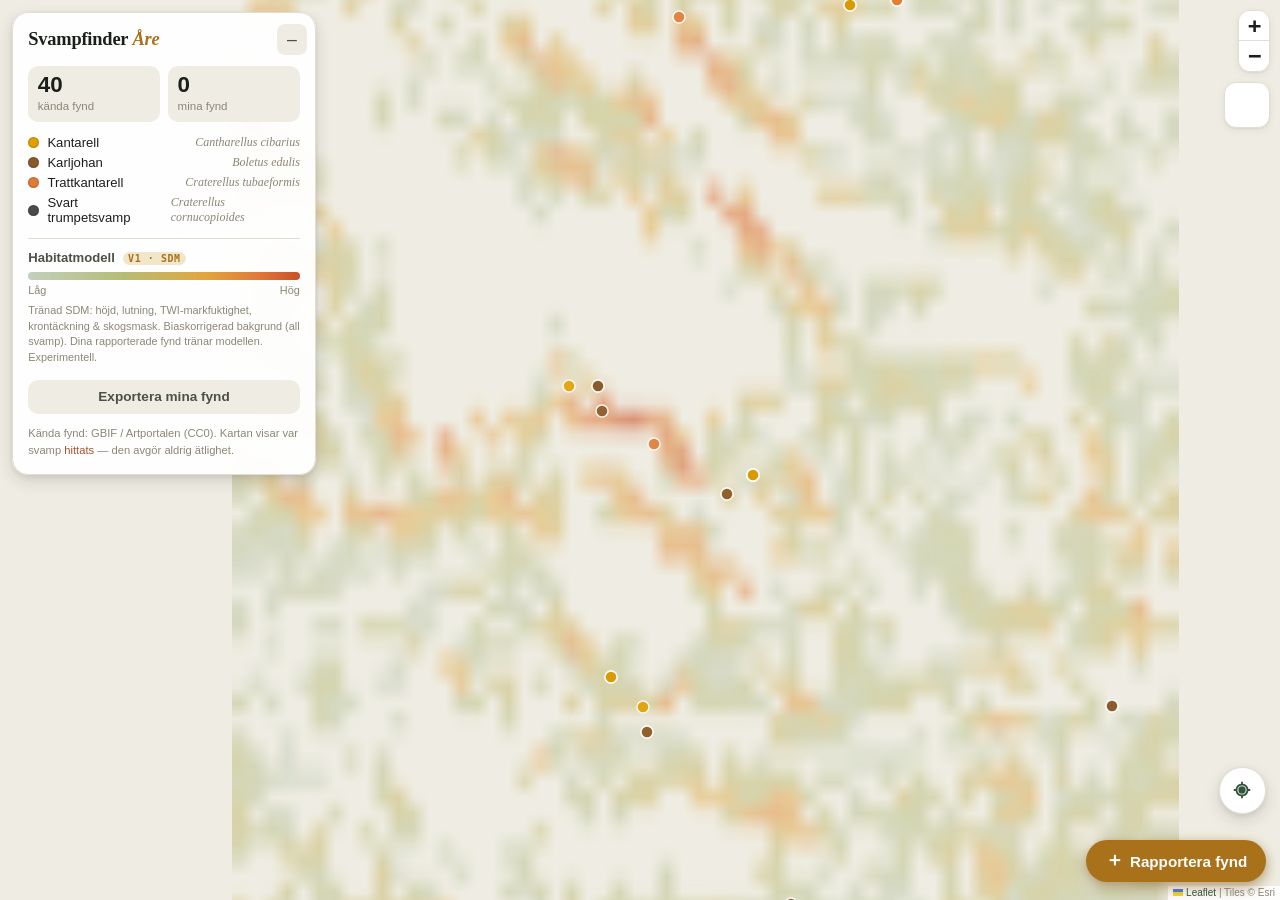
==== index.html @ 00a9c922 "Widen model to full Åre region + target-group background + finds loop - Grid widened to lat 63.18-63" ====
<!DOCTYPE html>
<html lang="sv">
<head>
  <meta charset="utf-8" />
  <meta name="viewport" content="width=device-width, initial-scale=1, maximum-scale=1, viewport-fit=cover" />
  <title>Svampfinder — Åre</title>
  <meta name="description" content="Karta över potentiella svampställen kring Åre, och dina egna fynd." />
  <meta name="robots" content="noindex, nofollow, noarchive, nosnippet, noimageindex" />
  <meta name="googlebot" content="noindex, nofollow" />
  <meta name="robots" content="noai, noimageai" />
  <meta name="theme-color" content="#33553F" media="(prefers-color-scheme: light)" />
  <meta name="theme-color" content="#12140E" media="(prefers-color-scheme: dark)" />
  <link rel="manifest" href="manifest.webmanifest" />
  <link rel="apple-touch-icon" href="icons/icon.svg" />
  <meta name="apple-mobile-web-app-capable" content="yes" />
  <meta name="apple-mobile-web-app-title" content="Svampfinder" />
  <link rel="stylesheet" href="vendor/leaflet.css" />
  <link rel="stylesheet" href="styles.css" />
</head>
<body>
  <div id="map" aria-label="Karta"></div>

  <!-- Info / legend panel -->
  <section class="panel" id="panel">
    <header class="panel-head">
      <h1>Svampfinder <span class="loc">Åre</span></h1>
      <button class="panel-toggle" id="panelToggle" aria-label="Fäll ihop panel" aria-expanded="true">–</button>
    </header>
    <div class="panel-body" id="panelBody">
      <div class="counts">
        <div class="count"><b id="cGbif">0</b><span>kända fynd</span></div>
        <div class="count"><b id="cMine">0</b><span>mina fynd</span></div>
      </div>
      <ul class="legend" id="legend"></ul>
      <div class="suit-legend" id="suitLegend" hidden>
        <div class="suit-legend-head">Habitatmodell <span class="v0">v1 · SDM</span></div>
        <div class="suit-bar"></div>
        <div class="suit-scale"><span>Låg</span><span>Hög</span></div>
        <p class="suit-note">Tränad SDM: höjd, lutning, TWI-markfuktighet, krontäckning &amp; skogsmask. Biaskorrigerad bakgrund (all svamp). Dina rapporterade fynd tränar modellen. Experimentell.</p>
      </div>
      <div class="panel-actions">
        <button class="btn ghost" id="btnExport">Exportera mina fynd</button>
      </div>
      <p class="disclaimer">Kända fynd: GBIF / Artportalen (CC0). Kartan visar var svamp <em>hittats</em> — den avgör aldrig ätlighet.</p>
    </div>
  </section>

  <!-- Locate + report controls -->
  <button class="ctl locate" id="btnLocate" aria-label="Visa min plats" title="Min plats">
    <svg viewBox="0 0 24 24" width="22" height="22" aria-hidden="true"><path fill="currentColor" d="M12 8a4 4 0 100 8 4 4 0 000-8zm9 3h-2.06A7 7 0 0013 5.06V3h-2v2.06A7 7 0 005.06 11H3v2h2.06A7 7 0 0011 18.94V21h2v-2.06A7 7 0 0018.94 13H21v-2zm-9 6a5 5 0 110-10 5 5 0 010 10z"/></svg>
  </button>
  <button class="fab" id="btnReport">
    <span class="fab-plus">＋</span> Rapportera fynd
  </button>

  <!-- Report sheet -->
  <div class="sheet-backdrop" id="sheetBackdrop" hidden></div>
  <form class="sheet" id="sheet" hidden aria-label="Rapportera fynd">
    <div class="sheet-grip"></div>
    <h2>Nytt fynd</h2>

    <label class="field-label">Plats</label>
    <div class="loc-row">
      <button type="button" class="btn loc-btn" id="btnLocHere">📍 Min plats</button>
      <button type="button" class="btn loc-btn" id="btnLocPick">👆 Peka på kartan</button>
    </div>
    <p class="loc-readout" id="locReadout">Ingen plats vald ännu.</p>

    <label class="field-label" for="fSpecies">Art</label>
    <select id="fSpecies" class="field"></select>

    <div class="row-2">
      <div>
        <label class="field-label" for="fDate">Datum</label>
        <input type="date" id="fDate" class="field" />
      </div>
      <div>
        <label class="field-label" for="fCount">Mängd</label>
        <select id="fCount" class="field">
          <option value="">–</option>
          <option>Enstaka</option>
          <option>Handfull</option>
          <option>Korg</option>
          <option>Jackpot</option>
        </select>
      </div>
    </div>

    <label class="field-label" for="fNotes">Anteckning</label>
    <textarea id="fNotes" class="field" rows="2" placeholder="Under gran, mossig sluttning …"></textarea>

    <div class="sheet-actions">
      <button type="button" class="btn ghost" id="btnCancel">Avbryt</button>
      <button type="submit" class="btn primary" id="btnSave" disabled>Spara fynd</button>
    </div>
  </form>

  <div class="toast" id="toast" role="status" aria-live="polite" hidden></div>

  <script src="vendor/leaflet.js"></script>
  <script src="app.js"></script>
</body>
</html>
---- vendor/leaflet.css ----
/* required styles */

.leaflet-pane,
.leaflet-tile,
.leaflet-marker-icon,
.leaflet-marker-shadow,
.leaflet-tile-container,
.leaflet-pane > svg,
.leaflet-pane > canvas,
.leaflet-zoom-box,
.leaflet-image-layer,
.leaflet-layer {
	position: absolute;
	left: 0;
	top: 0;
	}
.leaflet-container {
	overflow: hidden;
	}
.leaflet-tile,
.leaflet-marker-icon,
.leaflet-marker-shadow {
	-webkit-user-select: none;
	   -moz-user-select: none;
	        user-select: none;
	  -webkit-user-drag: none;
	}
/* Prevents IE11 from highlighting tiles in blue */
.leaflet-tile::selection {
	background: transparent;
}
/* Safari renders non-retina tile on retina better with this, but Chrome is worse */
.leaflet-safari .leaflet-tile {
	image-rendering: -webkit-optimize-contrast;
	}
/* hack that prevents hw layers "stretching" when loading new tiles */
.leaflet-safari .leaflet-tile-container {
	width: 1600px;
	height: 1600px;
	-webkit-transform-origin: 0 0;
	}
.leaflet-marker-icon,
.leaflet-marker-shadow {
	display: block;
	}
/* .leaflet-container svg: reset svg max-width decleration shipped in Joomla! (joomla.org) 3.x */
/* .leaflet-container img: map is broken in FF if you have max-width: 100% on tiles */
.leaflet-container .leaflet-overlay-pane svg {
	max-width: none !important;
	max-height: none !important;
	}
.leaflet-container .leaflet-marker-pane img,
.leaflet-container .leaflet-shadow-pane img,
.leaflet-container .leaflet-tile-pane img,
.leaflet-container img.leaflet-image-layer,
.leaflet-container .leaflet-tile {
	max-width: none !important;
	max-height: none !important;
	width: auto;
	padding: 0;
	}

.leaflet-container img.leaflet-tile {
	/* See: https://bugs.chromium.org/p/chromium/issues/detail?id=600120 */
	mix-blend-mode: plus-lighter;
}

.leaflet-container.leaflet-touch-zoom {
	-ms-touch-action: pan-x pan-y;
	touch-action: pan-x pan-y;
	}
.leaflet-container.leaflet-touch-drag {
	-ms-touch-action: pinch-zoom;
	/* Fallback for FF which doesn't support pinch-zoom */
	touch-action: none;
	touch-action: pinch-zoom;
}
.leaflet-container.leaflet-touch-drag.leaflet-touch-zoom {
	-ms-touch-action: none;
	touch-action: none;
}
.leaflet-container {
	-webkit-tap-highlight-color: transparent;
}
.leaflet-container a {
	-webkit-tap-highlight-color: rgba(51, 181, 229, 0.4);
}
.leaflet-tile {
	filter: inherit;
	visibility: hidden;
	}
.leaflet-tile-loaded {
	visibility: inherit;
	}
.leaflet-zoom-box {
	width: 0;
	height: 0;
	-moz-box-sizing: border-box;
	     box-sizing: border-box;
	z-index: 800;
	}
/* workaround for https://bugzilla.mozilla.org/show_bug.cgi?id=888319 */
.leaflet-overlay-pane svg {
	-moz-user-select: none;
	}

.leaflet-pane         { z-index: 400; }

.leaflet-tile-pane    { z-index: 200; }
.leaflet-overlay-pane { z-index: 400; }
.leaflet-shadow-pane  { z-index: 500; }
.leaflet-marker-pane  { z-index: 600; }
.leaflet-tooltip-pane   { z-index: 650; }
.leaflet-popup-pane   { z-index: 700; }

.leaflet-map-pane canvas { z-index: 100; }
.leaflet-map-pane svg    { z-index: 200; }

.leaflet-vml-shape {
	width: 1px;
	height: 1px;
	}
.lvml {
	behavior: url(#default#VML);
	display: inline-block;
	position: absolute;
	}


/* control positioning */

.leaflet-control {
	position: relative;
	z-index: 800;
	pointer-events: visiblePainted; /* IE 9-10 doesn't have auto */
	pointer-events: auto;
	}
.leaflet-top,
.leaflet-bottom {
	position: absolute;
	z-index: 1000;
	pointer-events: none;
	}
.leaflet-top {
	top: 0;
	}
.leaflet-right {
	right: 0;
	}
.leaflet-bottom {
	bottom: 0;
	}
.leaflet-left {
	left: 0;
	}
.leaflet-control {
	float: left;
	clear: both;
	}
.leaflet-right .leaflet-control {
	float: right;
	}
.leaflet-top .leaflet-control {
	margin-top: 10px;
	}
.leaflet-bottom .leaflet-control {
	margin-bottom: 10px;
	}
.leaflet-left .leaflet-control {
	margin-left: 10px;
	}
.leaflet-right .leaflet-control {
	margin-right: 10px;
	}


/* zoom and fade animations */

.leaflet-fade-anim .leaflet-popup {
	opacity: 0;
	-webkit-transition: opacity 0.2s linear;
	   -moz-transition: opacity 0.2s linear;
	        transition: opacity 0.2s linear;
	}
.leaflet-fade-anim .leaflet-map-pane .leaflet-popup {
	opacity: 1;
	}
.leaflet-zoom-animated {
	-webkit-transform-origin: 0 0;
	    -ms-transform-origin: 0 0;
	        transform-origin: 0 0;
	}
svg.leaflet-zoom-animated {
	will-change: transform;
}

.leaflet-zoom-anim .leaflet-zoom-animated {
	-webkit-transition: -webkit-transform 0.25s cubic-bezier(0,0,0.25,1);
	   -moz-transition:    -moz-transform 0.25s cubic-bezier(0,0,0.25,1);
	        transition:         transform 0.25s cubic-bezier(0,0,0.25,1);
	}
.leaflet-zoom-anim .leaflet-tile,
.leaflet-pan-anim .leaflet-tile {
	-webkit-transition: none;
	   -moz-transition: none;
	        transition: none;
	}

.leaflet-zoom-anim .leaflet-zoom-hide {
	visibility: hidden;
	}


/* cursors */

.leaflet-interactive {
	cursor: pointer;
	}
.leaflet-grab {
	cursor: -webkit-grab;
	cursor:    -moz-grab;
	cursor:         grab;
	}
.leaflet-crosshair,
.leaflet-crosshair .leaflet-interactive {
	cursor: crosshair;
	}
.leaflet-popup-pane,
.leaflet-control {
	cursor: auto;
	}
.leaflet-dragging .leaflet-grab,
.leaflet-dragging .leaflet-grab .leaflet-interactive,
.leaflet-dragging .leaflet-marker-draggable {
	cursor: move;
	cursor: -webkit-grabbing;
	cursor:    -moz-grabbing;
	cursor:         grabbing;
	}

/* marker & overlays interactivity */
.leaflet-marker-icon,
.leaflet-marker-shadow,
.leaflet-image-layer,
.leaflet-pane > svg path,
.leaflet-tile-container {
	pointer-events: none;
	}

.leaflet-marker-icon.leaflet-interactive,
.leaflet-image-layer.leaflet-interactive,
.leaflet-pane > svg path.leaflet-interactive,
svg.leaflet-image-layer.leaflet-interactive path {
	pointer-events: visiblePainted; /* IE 9-10 doesn't have auto */
	pointer-events: auto;
	}

/* visual tweaks */

.leaflet-container {
	background: #ddd;
	outline-offset: 1px;
	}
.leaflet-container a {
	color: #0078A8;
	}
.leaflet-zoom-box {
	border: 2px dotted #38f;
	background: rgba(255,255,255,0.5);
	}


/* general typography */
.leaflet-container {
	font-family: "Helvetica Neue", Arial, Helvetica, sans-serif;
	font-size: 12px;
	font-size: 0.75rem;
	line-height: 1.5;
	}


/* general toolbar styles */

.leaflet-bar {
	box-shadow: 0 1px 5px rgba(0,0,0,0.65);
	border-radius: 4px;
	}
.leaflet-bar a {
	background-color: #fff;
	border-bottom: 1px solid #ccc;
	width: 26px;
	height: 26px;
	line-height: 26px;
	display: block;
	text-align: center;
	text-decoration: none;
	color: black;
	}
.leaflet-bar a,
.leaflet-control-layers-toggle {
	background-position: 50% 50%;
	background-repeat: no-repeat;
	display: block;
	}
.leaflet-bar a:hover,
.leaflet-bar a:focus {
	background-color: #f4f4f4;
	}
.leaflet-bar a:first-child {
	border-top-left-radius: 4px;
	border-top-right-radius: 4px;
	}
.leaflet-bar a:last-child {
	border-bottom-left-radius: 4px;
	border-bottom-right-radius: 4px;
	border-bottom: none;
	}
.leaflet-bar a.leaflet-disabled {
	cursor: default;
	background-color: #f4f4f4;
	color: #bbb;
	}

.leaflet-touch .leaflet-bar a {
	width: 30px;
	height: 30px;
	line-height: 30px;
	}
.leaflet-touch .leaflet-bar a:first-child {
	border-top-left-radius: 2px;
	border-top-right-radius: 2px;
	}
.leaflet-touch .leaflet-bar a:last-child {
	border-bottom-left-radius: 2px;
	border-bottom-right-radius: 2px;
	}

/* zoom control */

.leaflet-control-zoom-in,
.leaflet-control-zoom-out {
	font: bold 18px 'Lucida Console', Monaco, monospace;
	text-indent: 1px;
	}

.leaflet-touch .leaflet-control-zoom-in, .leaflet-touch .leaflet-control-zoom-out  {
	font-size: 22px;
	}


/* layers control */

.leaflet-control-layers {
	box-shadow: 0 1px 5px rgba(0,0,0,0.4);
	background: #fff;
	border-radius: 5px;
	}
.leaflet-control-layers-toggle {
	background-image: url(images/layers.png);
	width: 36px;
	height: 36px;
	}
.leaflet-retina .leaflet-control-layers-toggle {
	background-image: url(images/layers-2x.png);
	background-size: 26px 26px;
	}
.leaflet-touch .leaflet-control-layers-toggle {
	width: 44px;
	height: 44px;
	}
.leaflet-control-layers .leaflet-control-layers-list,
.leaflet-control-layers-expanded .leaflet-control-layers-toggle {
	display: none;
	}
.leaflet-control-layers-expanded .leaflet-control-layers-list {
	display: block;
	position: relative;
	}
.leaflet-control-layers-expanded {
	padding: 6px 10px 6px 6px;
	color: #333;
	background: #fff;
	}
.leaflet-control-layers-scrollbar {
	overflow-y: scroll;
	overflow-x: hidden;
	padding-right: 5px;
	}
.leaflet-control-layers-selector {
	margin-top: 2px;
	position: relative;
	top: 1px;
	}
.leaflet-control-layers label {
	display: block;
	font-size: 13px;
	font-size: 1.08333em;
	}
.leaflet-control-layers-separator {
	height: 0;
	border-top: 1px solid #ddd;
	margin: 5px -10px 5px -6px;
	}

/* Default icon URLs */
.leaflet-default-icon-path { /* used only in path-guessing heuristic, see L.Icon.Default */
	background-image: url(images/marker-icon.png);
	}


/* attribution and scale controls */

.leaflet-container .leaflet-control-attribution {
	background: #fff;
	background: rgba(255, 255, 255, 0.8);
	margin: 0;
	}
.leaflet-control-attribution,
.leaflet-control-scale-line {
	padding: 0 5px;
	color: #333;
	line-height: 1.4;
	}
.leaflet-control-attribution a {
	text-decoration: none;
	}
.leaflet-control-attribution a:hover,
.leaflet-control-attribution a:focus {
	text-decoration: underline;
	}
.leaflet-attribution-flag {
	display: inline !important;
	vertical-align: baseline !important;
	width: 1em;
	height: 0.6669em;
	}
.leaflet-left .leaflet-control-scale {
	margin-left: 5px;
	}
.leaflet-bottom .leaflet-control-scale {
	margin-bottom: 5px;
	}
.leaflet-control-scale-line {
	border: 2px solid #777;
	border-top: none;
	line-height: 1.1;
	padding: 2px 5px 1px;
	white-space: nowrap;
	-moz-box-sizing: border-box;
	     box-sizing: border-box;
	background: rgba(255, 255, 255, 0.8);
	text-shadow: 1px 1px #fff;
	}
.leaflet-control-scale-line:not(:first-child) {
	border-top: 2px solid #777;
	border-bottom: none;
	margin-top: -2px;
	}
.leaflet-control-scale-line:not(:first-child):not(:last-child) {
	border-bottom: 2px solid #777;
	}

.leaflet-touch .leaflet-control-attribution,
.leaflet-touch .leaflet-control-layers,
.leaflet-touch .leaflet-bar {
	box-shadow: none;
	}
.leaflet-touch .leaflet-control-layers,
.leaflet-touch .leaflet-bar {
	border: 2px solid rgba(0,0,0,0.2);
	background-clip: padding-box;
	}


/* popup */

.leaflet-popup {
	position: absolute;
	text-align: center;
	margin-bottom: 20px;
	}
.leaflet-popup-content-wrapper {
	padding: 1px;
	text-align: left;
	border-radius: 12px;
	}
.leaflet-popup-content {
	margin: 13px 24px 13px 20px;
	line-height: 1.3;
	font-size: 13px;
	font-size: 1.08333em;
	min-height: 1px;
	}
.leaflet-popup-content p {
	margin: 17px 0;
	margin: 1.3em 0;
	}
.leaflet-popup-tip-container {
	width: 40px;
	height: 20px;
	position: absolute;
	left: 50%;
	margin-top: -1px;
	margin-left: -20px;
	overflow: hidden;
	pointer-events: none;
	}
.leaflet-popup-tip {
	width: 17px;
	height: 17px;
	padding: 1px;

	margin: -10px auto 0;
	pointer-events: auto;

	-webkit-transform: rotate(45deg);
	   -moz-transform: rotate(45deg);
	    -ms-transform: rotate(45deg);
	        transform: rotate(45deg);
	}
.leaflet-popup-content-wrapper,
.leaflet-popup-tip {
	background: white;
	color: #333;
	box-shadow: 0 3px 14px rgba(0,0,0,0.4);
	}
.leaflet-container a.leaflet-popup-close-button {
	position: absolute;
	top: 0;
	right: 0;
	border: none;
	text-align: center;
	width: 24px;
	height: 24px;
	font: 16px/24px Tahoma, Verdana, sans-serif;
	color: #757575;
	text-decoration: none;
	background: transparent;
	}
.leaflet-container a.leaflet-popup-close-button:hover,
.leaflet-container a.leaflet-popup-close-button:focus {
	color: #585858;
	}
.leaflet-popup-scrolled {
	overflow: auto;
	}

.leaflet-oldie .leaflet-popup-content-wrapper {
	-ms-zoom: 1;
	}
.leaflet-oldie .leaflet-popup-tip {
	width: 24px;
	margin: 0 auto;

	-ms-filter: "progid:DXImageTransform.Microsoft.Matrix(M11=0.70710678, M12=0.70710678, M21=-0.70710678, M22=0.70710678)";
	filter: progid:DXImageTransform.Microsoft.Matrix(M11=0.70710678, M12=0.70710678, M21=-0.70710678, M22=0.70710678);
	}

.leaflet-oldie .leaflet-control-zoom,
.leaflet-oldie .leaflet-control-layers,
.leaflet-oldie .leaflet-popup-content-wrapper,
.leaflet-oldie .leaflet-popup-tip {
	border: 1px solid #999;
	}


/* div icon */

.leaflet-div-icon {
	background: #fff;
	border: 1px solid #666;
	}


/* Tooltip */
/* Base styles for the element that has a tooltip */
.leaflet-tooltip {
	position: absolute;
	padding: 6px;
	background-color: #fff;
	border: 1px solid #fff;
	border-radius: 3px;
	color: #222;
	white-space: nowrap;
	-webkit-user-select: none;
	-moz-user-select: none;
	-ms-user-select: none;
	user-select: none;
	pointer-events: none;
	box-shadow: 0 1px 3px rgba(0,0,0,0.4);
	}
.leaflet-tooltip.leaflet-interactive {
	cursor: pointer;
	pointer-events: auto;
	}
.leaflet-tooltip-top:before,
.leaflet-tooltip-bottom:before,
.leaflet-tooltip-left:before,
.leaflet-tooltip-right:before {
	position: absolute;
	pointer-events: none;
	border: 6px solid transparent;
	background: transparent;
	content: "";
	}

/* Directions */

.leaflet-tooltip-bottom {
	margin-top: 6px;
}
.leaflet-tooltip-top {
	margin-top: -6px;
}
.leaflet-tooltip-bottom:before,
.leaflet-tooltip-top:before {
	left: 50%;
	margin-left: -6px;
	}
.leaflet-tooltip-top:before {
	bottom: 0;
	margin-bottom: -12px;
	border-top-color: #fff;
	}
.leaflet-tooltip-bottom:before {
	top: 0;
	margin-top: -12px;
	margin-left: -6px;
	border-bottom-color: #fff;
	}
.leaflet-tooltip-left {
	margin-left: -6px;
}
.leaflet-tooltip-right {
	margin-left: 6px;
}
.leaflet-tooltip-left:before,
.leaflet-tooltip-right:before {
	top: 50%;
	margin-top: -6px;
	}
.leaflet-tooltip-left:before {
	right: 0;
	margin-right: -12px;
	border-left-color: #fff;
	}
.leaflet-tooltip-right:before {
	left: 0;
	margin-left: -12px;
	border-right-color: #fff;
	}

/* Printing */

@media print {
	/* Prevent printers from removing background-images of controls. */
	.leaflet-control {
		-webkit-print-color-adjust: exact;
		print-color-adjust: exact;
		}
	}
---- styles.css ----
:root {
  --ground:#F6F5EF; --surface:#FFFFFF; --surface-2:#EFEDE3;
  --ink:#1B1F1A; --ink-2:#4C5045; --muted:#8B8676;
  --line:#E0DED2; --line-2:#D2CFC1;
  --accent:#A9711A; --accent-ink:#6E4A10; --accent-soft:#F1E6C9;
  --forest:#33553F; --forest-2:#2A4634; --forest-soft:#E2EBE2;
  --danger:#A2542E;
  --shadow-s:0 1px 2px rgba(27,31,26,.08), 0 2px 8px rgba(27,31,26,.06);
  --shadow-l:0 6px 16px rgba(27,31,26,.14), 0 2px 6px rgba(27,31,26,.08);
  --sans:-apple-system,BlinkMacSystemFont,"Segoe UI","Helvetica Neue",Arial,sans-serif;
  --serif:"Iowan Old Style","Palatino Linotype",Palatino,Charter,Georgia,serif;
  --mono:"SF Mono","JetBrains Mono",ui-monospace,Menlo,Consolas,monospace;
  --safe-b: env(safe-area-inset-bottom, 0px);
}
@media (prefers-color-scheme: dark) {
  :root {
    --ground:#12140E; --surface:#1A1D15; --surface-2:#21251B;
    --ink:#ECE9DB; --ink-2:#B6B2A1; --muted:#857F6D;
    --line:#2C3126; --line-2:#3A3F31;
    --accent:#E1A63E; --accent-ink:#EDC069; --accent-soft:#342C13;
    --forest:#83A88B; --forest-2:#6E9377; --forest-soft:#1E271E;
    --danger:#DA8C5D;
    --shadow-s:0 1px 2px rgba(0,0,0,.4); --shadow-l:0 8px 24px rgba(0,0,0,.5);
  }
}
:root[data-theme="light"]{--ground:#F6F5EF;--surface:#FFFFFF;--surface-2:#EFEDE3;--ink:#1B1F1A;--ink-2:#4C5045;--muted:#8B8676;--line:#E0DED2;--line-2:#D2CFC1;--accent:#A9711A;--accent-ink:#6E4A10;--accent-soft:#F1E6C9;--forest:#33553F;--forest-2:#2A4634;--forest-soft:#E2EBE2;--danger:#A2542E;}
:root[data-theme="dark"]{--ground:#12140E;--surface:#1A1D15;--surface-2:#21251B;--ink:#ECE9DB;--ink-2:#B6B2A1;--muted:#857F6D;--line:#2C3126;--line-2:#3A3F31;--accent:#E1A63E;--accent-ink:#EDC069;--accent-soft:#342C13;--forest:#83A88B;--forest-2:#6E9377;--forest-soft:#1E271E;--danger:#DA8C5D;}

* { box-sizing: border-box; -webkit-tap-highlight-color: transparent; }
html, body { height: 100%; margin: 0; }
body {
  font-family: var(--sans); color: var(--ink); background: var(--ground);
  overflow: hidden; overscroll-behavior: none;
  -webkit-font-smoothing: antialiased;
}
#map { position: fixed; inset: 0; z-index: 0; background: var(--surface-2); }

/* Leaflet attribution + popups tuned to palette */
.leaflet-container { font-family: var(--sans); background: var(--surface-2); }
.leaflet-control-attribution {
  background: color-mix(in srgb, var(--surface) 88%, transparent) !important;
  color: var(--muted) !important; font-size: 10px !important;
}
.leaflet-control-attribution a { color: var(--forest) !important; }
.leaflet-popup-content-wrapper, .leaflet-popup-tip {
  background: var(--surface); color: var(--ink);
  box-shadow: var(--shadow-l); border-radius: 12px;
}
.leaflet-popup-content { margin: .8rem 1rem; line-height: 1.5; }
.leaflet-control-layers, .leaflet-bar {
  border: 1px solid var(--line) !important; border-radius: 12px !important;
  box-shadow: var(--shadow-s) !important; overflow: hidden;
}
.leaflet-control-layers, .leaflet-bar a {
  background: var(--surface) !important; color: var(--ink) !important;
}
.leaflet-bar a { border-bottom-color: var(--line) !important; }

/* ---------- Popup content ---------- */
.pop .pop-sv { font-weight: 700; font-size: 1rem; }
.pop .pop-sci { font-family: var(--serif); font-style: italic; color: var(--forest); font-size: .85rem; margin-bottom: .35rem; }
.pop .pop-meta { font-size: .8rem; color: var(--ink-2); }
.pop .pop-tag { display:inline-block; font-family:var(--mono); font-size:.62rem; letter-spacing:.08em; text-transform:uppercase; padding:.1rem .45rem; border-radius:999px; margin-top:.4rem; }
.pop .pop-tag.gbif { background:var(--surface-2); color:var(--muted); }
.pop .pop-tag.mine { background:var(--accent-soft); color:var(--accent-ink); }
.pop .pop-del { display:block; margin-top:.5rem; background:none; border:none; color:var(--danger); font-size:.78rem; padding:0; cursor:pointer; text-decoration: underline; }

/* ---------- Markers ---------- */
.my-find-icon { display:grid; place-items:center; }
.my-find-icon .star {
  color: var(--c, #E0A100); font-size: 22px; line-height: 1;
  text-shadow: 0 0 2px #fff, 0 1px 3px rgba(0,0,0,.4);
  -webkit-text-stroke: .5px rgba(255,255,255,.9);
}
.pending-icon .pin {
  width: 20px; height: 20px; border-radius: 50% 50% 50% 0;
  background: var(--accent); transform: rotate(-45deg);
  border: 2px solid #fff; box-shadow: 0 2px 6px rgba(0,0,0,.4);
  animation: drop .3s ease;
}
@keyframes drop { from { transform: rotate(-45deg) translateY(-8px); opacity: 0; } }

/* ---------- Info panel ---------- */
.panel {
  position: fixed; top: max(.75rem, env(safe-area-inset-top)); left: .75rem; z-index: 500;
  width: min(19rem, calc(100vw - 5.5rem));
  background: color-mix(in srgb, var(--surface) 94%, transparent);
  backdrop-filter: blur(10px); -webkit-backdrop-filter: blur(10px);
  border: 1px solid var(--line); border-radius: 16px; box-shadow: var(--shadow-l);
  overflow: hidden;
}
.panel-head { display:flex; align-items:center; justify-content:space-between; padding:.7rem .5rem .7rem .95rem; }
.panel h1 { margin:0; font-family:var(--serif); font-weight:600; font-size:1.15rem; letter-spacing:-.01em; }
.panel h1 .loc { color: var(--accent); font-style: italic; }
.panel-toggle { width:1.9rem; height:1.9rem; border:none; background:var(--surface-2); color:var(--ink-2); border-radius:8px; font-size:1.1rem; line-height:1; cursor:pointer; }
.panel-body { padding: 0 .95rem .95rem; }
.panel.collapsed .panel-body { display: none; }

.counts { display:flex; gap:.5rem; margin-bottom:.8rem; }
.count { flex:1; background:var(--surface-2); border-radius:10px; padding:.5rem .6rem; }
.count b { display:block; font-size:1.4rem; font-weight:700; font-variant-numeric:tabular-nums; line-height:1; }
.count span { font-size:.72rem; color:var(--muted); }

.legend { list-style:none; margin:0 0 .8rem; padding:0; display:grid; gap:.32rem; }
.legend li { display:flex; align-items:center; gap:.5rem; font-size:.82rem; color:var(--ink-2); }
.legend .dot { width:.7rem; height:.7rem; border-radius:50%; flex:none; box-shadow:0 0 0 1.5px color-mix(in srgb, var(--ink) 15%, transparent) inset; }
.legend .swede { color: var(--ink); }
.legend .sci { font-family:var(--serif); font-style:italic; color:var(--muted); font-size:.75rem; margin-left:auto; }

/* Suitability overlay legend */
.suit-legend { margin: 0 0 .85rem; padding-top: .7rem; border-top: 1px solid var(--line); }
.suit-legend-head { font-size: .82rem; font-weight: 600; color: var(--ink-2); margin-bottom: .4rem; }
.suit-legend-head .v0 { font-family: var(--mono); font-size: .62rem; letter-spacing: .06em; text-transform: uppercase; color: var(--accent); background: var(--accent-soft); padding: .06rem .35rem; border-radius: 999px; margin-left: .25rem; }
.suit-bar { height: .55rem; border-radius: 999px; background: linear-gradient(90deg, rgba(80,120,70,.35) 0%, rgba(150,160,60,.7) 35%, rgba(225,166,62,1) 65%, rgba(224,123,57,1) 84%, rgba(200,80,40,1) 100%); }
.suit-scale { display: flex; justify-content: space-between; font-size: .68rem; color: var(--muted); margin-top: .2rem; }
.suit-note { margin: .45rem 0 0; font-size: .68rem; line-height: 1.45; color: var(--muted); }
.suit-overlay { mix-blend-mode: multiply; }
@media (prefers-color-scheme: dark) { .suit-overlay { mix-blend-mode: screen; } }
:root[data-theme="dark"] .suit-overlay { mix-blend-mode: screen; }
:root[data-theme="light"] .suit-overlay { mix-blend-mode: multiply; }

.panel-actions { margin-bottom:.7rem; }
.disclaimer { margin:0; font-size:.7rem; line-height:1.5; color:var(--muted); }
.disclaimer em { color: var(--danger); font-style: normal; }

/* ---------- Buttons ---------- */
.btn { font-family:var(--sans); font-size:.85rem; font-weight:600; border-radius:10px; padding:.55rem .8rem; cursor:pointer; border:1px solid var(--line); background:var(--surface); color:var(--ink); transition: background .15s, border-color .15s, transform .1s; }
.btn:active { transform: scale(.97); }
.btn.ghost { width:100%; background:var(--surface-2); border-color:transparent; color:var(--ink-2); }
.btn.ghost:hover { color: var(--ink); }
.btn.primary { background:var(--forest); border-color:var(--forest); color:#fff; }
:root[data-theme="dark"] .btn.primary, .btn.primary { }
@media (prefers-color-scheme: dark) { .btn.primary { color:#12140E; } }
:root[data-theme="dark"] .btn.primary { color:#12140E; }
:root[data-theme="light"] .btn.primary { color:#fff; }
.btn.primary:disabled { opacity:.45; cursor:not-allowed; }

/* Floating controls */
.ctl {
  position: fixed; z-index: 500; right: .9rem;
  width: 2.9rem; height: 2.9rem; border-radius: 50%;
  border:1px solid var(--line); background:var(--surface); color:var(--forest);
  display:grid; place-items:center; box-shadow: var(--shadow-l); cursor:pointer;
}
.ctl.locate { bottom: calc(5.4rem + var(--safe-b)); }
.ctl:active { transform: scale(.94); }
.ctl.active { color:#fff; background:var(--forest); border-color:var(--forest); }

.fab {
  position: fixed; z-index: 500; right: .9rem; bottom: calc(1.1rem + var(--safe-b));
  display:flex; align-items:center; gap:.4rem;
  background: var(--accent); color:#fff; border:none; border-radius:999px;
  padding: .8rem 1.15rem; font-size:.95rem; font-weight:650; cursor:pointer;
  box-shadow: 0 4px 14px color-mix(in srgb, var(--accent) 45%, transparent), var(--shadow-l);
}
@media (prefers-color-scheme: dark){ .fab { color:#12140E; } }
:root[data-theme="dark"] .fab { color:#12140E; }
:root[data-theme="light"] .fab { color:#fff; }
.fab-plus { font-size:1.2rem; line-height:1; margin-top:-2px; }
.fab:active { transform: scale(.96); }
.fab.picking { background: var(--forest); }

/* ---------- Report sheet ---------- */
.sheet-backdrop { position:fixed; inset:0; z-index:900; background:rgba(10,12,8,.4); backdrop-filter:blur(2px); }
.sheet {
  position: fixed; z-index: 1000; left:50%; bottom:0; transform: translateX(-50%);
  width: min(30rem, 100vw);
  background: var(--surface); color: var(--ink);
  border-radius: 20px 20px 0 0; box-shadow: var(--shadow-l);
  padding: .5rem 1.15rem calc(1.15rem + var(--safe-b));
  border:1px solid var(--line); border-bottom:none;
  animation: sheetUp .28s cubic-bezier(.2,.8,.2,1);
  max-height: 88vh; overflow-y: auto;
}
@keyframes sheetUp { from { transform: translate(-50%, 100%); } }
.sheet-grip { width:2.5rem; height:.28rem; border-radius:999px; background:var(--line-2); margin:.35rem auto .6rem; }
.sheet h2 { margin:.1rem 0 .9rem; font-family:var(--serif); font-weight:600; font-size:1.35rem; }
.field-label { display:block; font-size:.72rem; font-weight:600; letter-spacing:.06em; text-transform:uppercase; color:var(--muted); margin:.6rem 0 .3rem; }
.field {
  width:100%; font-family:var(--sans); font-size:.95rem; color:var(--ink);
  background:var(--surface-2); border:1px solid var(--line); border-radius:10px; padding:.6rem .7rem;
}
.field:focus-visible { outline:2px solid var(--accent); outline-offset:1px; }
textarea.field { resize: vertical; }
.row-2 { display:grid; grid-template-columns:1fr 1fr; gap:.6rem; }
.loc-row { display:flex; gap:.5rem; }
.loc-btn { flex:1; background:var(--surface-2); border-color:transparent; }
.loc-btn.chosen { background:var(--forest-soft); color:var(--forest); box-shadow:0 0 0 1.5px var(--forest) inset; }
.loc-readout { margin:.5rem 0 0; font-family:var(--mono); font-size:.76rem; color:var(--ink-2); }
.loc-readout.set { color: var(--forest); }
.sheet-actions { display:flex; gap:.6rem; margin-top:1.2rem; }
.sheet-actions .btn { flex:1; padding:.7rem; }

/* ---------- Toast ---------- */
.toast {
  position: fixed; z-index: 1100; left:50%; bottom: calc(5.6rem + var(--safe-b)); transform: translateX(-50%);
  background: var(--ink); color: var(--ground);
  padding:.6rem 1rem; border-radius:999px; font-size:.85rem; box-shadow: var(--shadow-l);
  max-width: 90vw; text-align:center;
}

@media (max-width: 420px){
  .panel { width: calc(100vw - 4.6rem); }
  .fab .fab-label { }
}
@media (prefers-reduced-motion: reduce){
  .sheet, .pending-icon .pin { animation: none; }
  .btn:active, .fab:active, .ctl:active { transform: none; }
}
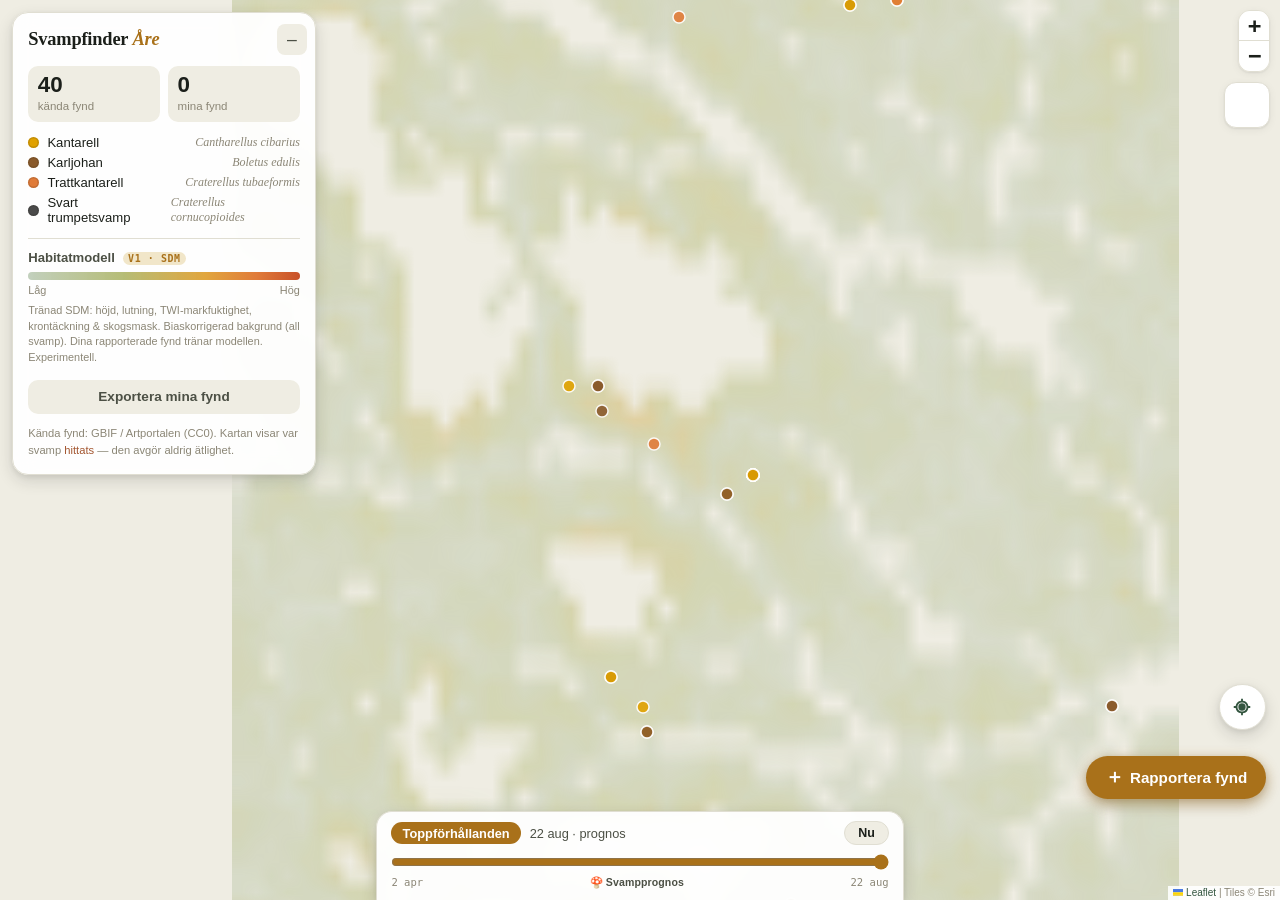
==== commit 85868941: "Add weather-driven mushroom forecast with date picker The temporal half of the model: fruiting(t) = " ====
--- a/index.html
+++ b/index.html
@@ -95,6 +95,17 @@
     </div>
   </form>
 
+  <!-- Weather-driven fruiting forecast -->
+  <div class="forecast" id="forecast" hidden>
+    <div class="fc-row">
+      <span class="fc-chip lvl2" id="fcChip">—</span>
+      <span class="fc-date" id="fcDate"></span>
+      <button type="button" class="fc-now" id="fcNow">Nu</button>
+    </div>
+    <input type="range" class="fc-slider" id="fcSlider" min="0" max="0" value="0" aria-label="Välj datum för svampprognos" />
+    <div class="fc-scale"><span id="fcStart"></span><span class="fc-cap">🍄 Svampprognos</span><span id="fcEnd"></span></div>
+  </div>
+
   <div class="toast" id="toast" role="status" aria-live="polite" hidden></div>
 
   <script src="vendor/leaflet.js"></script>
--- a/styles.css
+++ b/styles.css
@@ -142,12 +142,12 @@
   border:1px solid var(--line); background:var(--surface); color:var(--forest);
   display:grid; place-items:center; box-shadow: var(--shadow-l); cursor:pointer;
 }
-.ctl.locate { bottom: calc(5.4rem + var(--safe-b)); }
+.ctl.locate { bottom: calc(10.6rem + var(--safe-b)); }
 .ctl:active { transform: scale(.94); }
 .ctl.active { color:#fff; background:var(--forest); border-color:var(--forest); }
 
 .fab {
-  position: fixed; z-index: 500; right: .9rem; bottom: calc(1.1rem + var(--safe-b));
+  position: fixed; z-index: 500; right: .9rem; bottom: calc(6.3rem + var(--safe-b));
   display:flex; align-items:center; gap:.4rem;
   background: var(--accent); color:#fff; border:none; border-radius:999px;
   padding: .8rem 1.15rem; font-size:.95rem; font-weight:650; cursor:pointer;
@@ -193,12 +193,42 @@
 
 /* ---------- Toast ---------- */
 .toast {
-  position: fixed; z-index: 1100; left:50%; bottom: calc(5.6rem + var(--safe-b)); transform: translateX(-50%);
+  position: fixed; z-index: 1100; left:50%; bottom: calc(11rem + var(--safe-b)); transform: translateX(-50%);
   background: var(--ink); color: var(--ground);
   padding:.6rem 1rem; border-radius:999px; font-size:.85rem; box-shadow: var(--shadow-l);
   max-width: 90vw; text-align:center;
 }
 
+/* ---------- Weather forecast bar ---------- */
+.forecast {
+  position: fixed; z-index: 500; left: 50%; bottom: 0; transform: translateX(-50%);
+  width: min(33rem, calc(100vw - .8rem));
+  background: color-mix(in srgb, var(--surface) 95%, transparent);
+  backdrop-filter: blur(10px); -webkit-backdrop-filter: blur(10px);
+  border: 1px solid var(--line); border-bottom: none; border-radius: 16px 16px 0 0;
+  box-shadow: var(--shadow-l);
+  padding: .6rem .9rem calc(.7rem + var(--safe-b));
+}
+.fc-row { display: flex; align-items: center; gap: .55rem; margin-bottom: .35rem; }
+.fc-chip { font-size: .8rem; font-weight: 650; padding: .22rem .7rem; border-radius: 999px; white-space: nowrap; }
+.fc-chip.lvl0 { background: var(--surface-2); color: var(--muted); }
+.fc-chip.lvl1 { background: var(--forest-soft); color: var(--forest); }
+.fc-chip.lvl2 { background: var(--accent-soft); color: var(--accent-ink); }
+.fc-chip.lvl3 { background: var(--accent); color: #fff; }
+@media (prefers-color-scheme: dark) { .fc-chip.lvl3 { color: #12140E; } }
+:root[data-theme="dark"] .fc-chip.lvl3 { color: #12140E; }
+:root[data-theme="light"] .fc-chip.lvl3 { color: #fff; }
+.fc-date { font-size: .8rem; color: var(--ink-2); font-variant-numeric: tabular-nums; }
+.fc-now {
+  margin-left: auto; font-size: .78rem; font-weight: 650; cursor: pointer;
+  border: 1px solid var(--line); background: var(--surface-2); color: var(--ink);
+  border-radius: 999px; padding: .25rem .8rem;
+}
+.fc-now:active { transform: scale(.96); }
+.fc-slider { width: 100%; accent-color: var(--accent); margin: .15rem 0 .3rem; height: 1.1rem; }
+.fc-scale { display: flex; justify-content: space-between; align-items: baseline; font-size: .66rem; color: var(--muted); font-family: var(--mono); }
+.fc-cap { color: var(--ink-2); font-family: var(--sans); font-weight: 600; letter-spacing: .01em; }
+
 @media (max-width: 420px){
   .panel { width: calc(100vw - 4.6rem); }
   .fab .fab-label { }
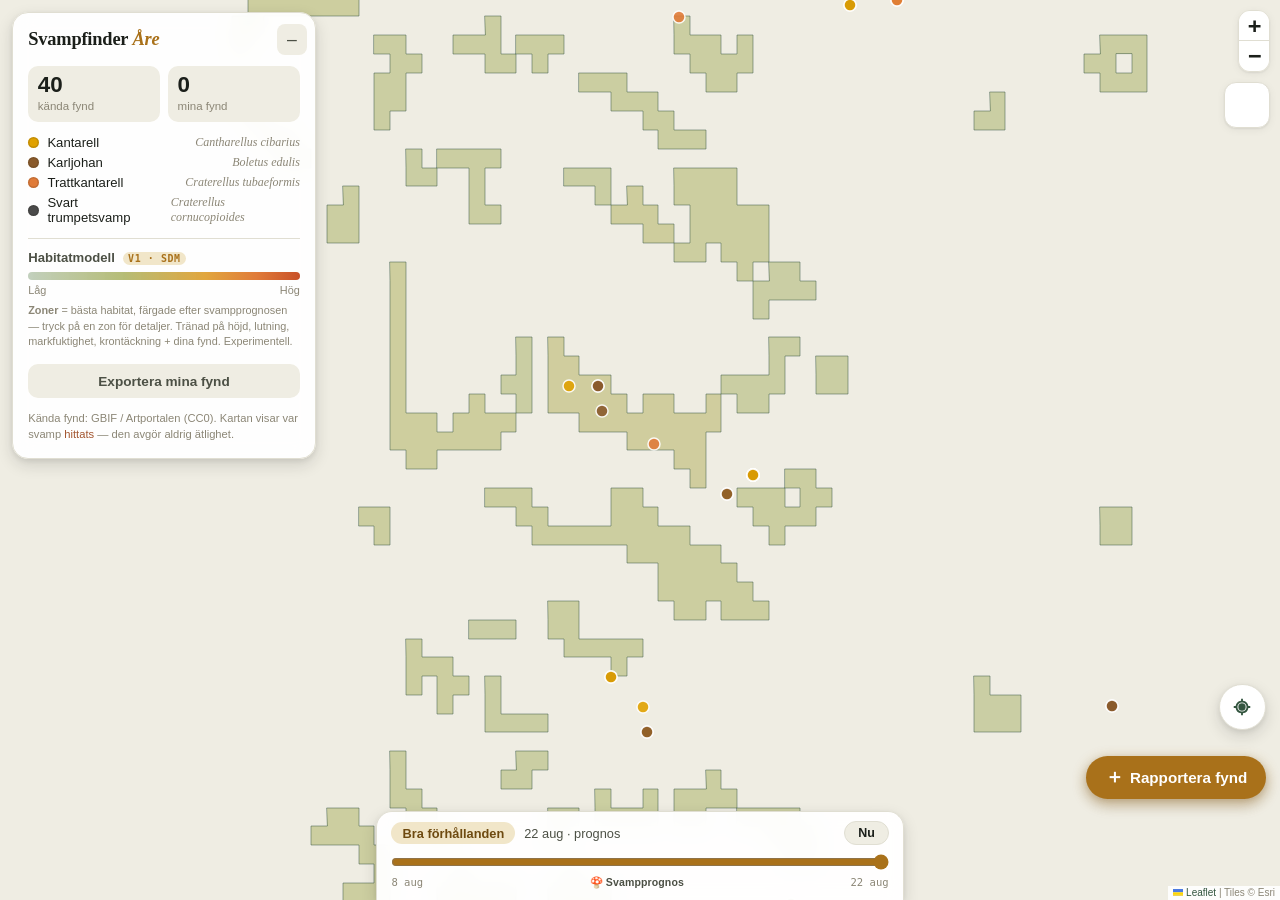
==== commit a998437d: "Add tappable suitability zones (the Hitta Skog 'areas' idea, forecast-driven) tools/build_zones.py g" ====
--- a/index.html
+++ b/index.html
@@ -36,7 +36,7 @@
         <div class="suit-legend-head">Habitatmodell <span class="v0">v1 · SDM</span></div>
         <div class="suit-bar"></div>
         <div class="suit-scale"><span>Låg</span><span>Hög</span></div>
-        <p class="suit-note">Tränad SDM: höjd, lutning, TWI-markfuktighet, krontäckning &amp; skogsmask. Biaskorrigerad bakgrund (all svamp). Dina rapporterade fynd tränar modellen. Experimentell.</p>
+        <p class="suit-note"><b>Zoner</b> = bästa habitat, färgade efter svampprognosen — tryck på en zon för detaljer. Tränad på höjd, lutning, markfuktighet, krontäckning + dina fynd. Experimentell.</p>
       </div>
       <div class="panel-actions">
         <button class="btn ghost" id="btnExport">Exportera mina fynd</button>
--- a/styles.css
+++ b/styles.css
@@ -64,6 +64,10 @@
 .pop .pop-tag.gbif { background:var(--surface-2); color:var(--muted); }
 .pop .pop-tag.mine { background:var(--accent-soft); color:var(--accent-ink); }
 .pop .pop-del { display:block; margin-top:.5rem; background:none; border:none; color:var(--danger); font-size:.78rem; padding:0; cursor:pointer; text-decoration: underline; }
+.pop .zone-now { margin-top:.5rem; padding-top:.45rem; border-top:1px solid var(--line); font-size:.86rem; color:var(--ink); }
+.pop .zone-now b { color: var(--accent-ink); }
+@media (prefers-color-scheme: dark) { .pop .zone-now b { color: var(--accent); } }
+:root[data-theme="dark"] .pop .zone-now b { color: var(--accent); }
 
 /* ---------- Markers ---------- */
 .my-find-icon { display:grid; place-items:center; }
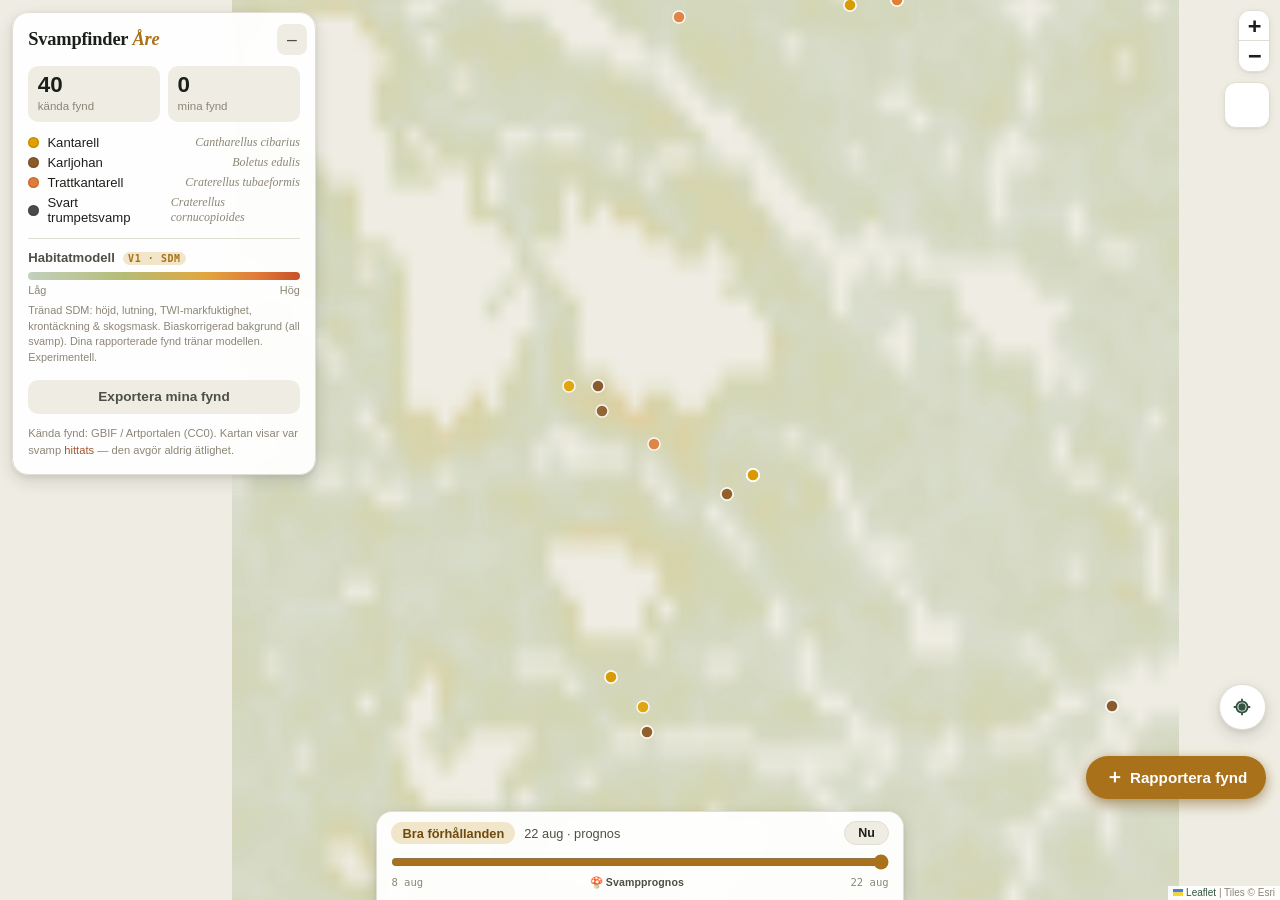
==== commit c704a094: "Revert zones — back to the heatmap overlay Revert of a998437 (tappable zones). Restores the smooth h" ====
--- a/index.html
+++ b/index.html
@@ -36,7 +36,7 @@
         <div class="suit-legend-head">Habitatmodell <span class="v0">v1 · SDM</span></div>
         <div class="suit-bar"></div>
         <div class="suit-scale"><span>Låg</span><span>Hög</span></div>
-        <p class="suit-note"><b>Zoner</b> = bästa habitat, färgade efter svampprognosen — tryck på en zon för detaljer. Tränad på höjd, lutning, markfuktighet, krontäckning + dina fynd. Experimentell.</p>
+        <p class="suit-note">Tränad SDM: höjd, lutning, TWI-markfuktighet, krontäckning &amp; skogsmask. Biaskorrigerad bakgrund (all svamp). Dina rapporterade fynd tränar modellen. Experimentell.</p>
       </div>
       <div class="panel-actions">
         <button class="btn ghost" id="btnExport">Exportera mina fynd</button>
--- a/styles.css
+++ b/styles.css
@@ -64,10 +64,6 @@
 .pop .pop-tag.gbif { background:var(--surface-2); color:var(--muted); }
 .pop .pop-tag.mine { background:var(--accent-soft); color:var(--accent-ink); }
 .pop .pop-del { display:block; margin-top:.5rem; background:none; border:none; color:var(--danger); font-size:.78rem; padding:0; cursor:pointer; text-decoration: underline; }
-.pop .zone-now { margin-top:.5rem; padding-top:.45rem; border-top:1px solid var(--line); font-size:.86rem; color:var(--ink); }
-.pop .zone-now b { color: var(--accent-ink); }
-@media (prefers-color-scheme: dark) { .pop .zone-now b { color: var(--accent); } }
-:root[data-theme="dark"] .pop .zone-now b { color: var(--accent); }
 
 /* ---------- Markers ---------- */
 .my-find-icon { display:grid; place-items:center; }
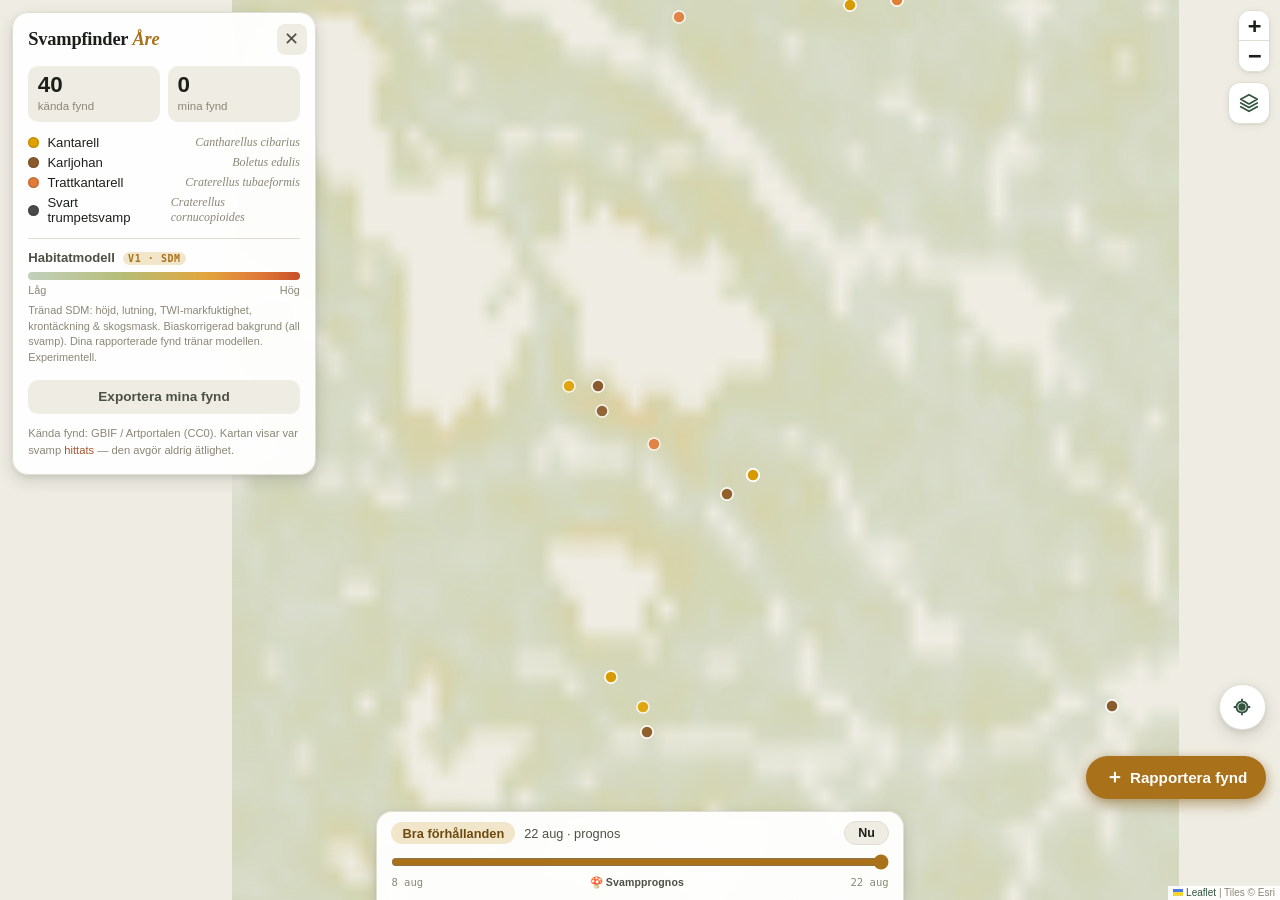
==== commit 206d9348: "Mobile: collapse info panel into a hamburger; add layers-toggle icon - Panel is now behind a hamburg" ====
--- a/index.html
+++ b/index.html
@@ -20,11 +20,16 @@
 <body>
   <div id="map" aria-label="Karta"></div>
 
+  <!-- Menu button (opens the info panel) -->
+  <button class="menu-btn" id="menuBtn" aria-label="Öppna meny" aria-expanded="false">
+    <svg viewBox="0 0 24 24" width="22" height="22" aria-hidden="true"><path fill="none" stroke="currentColor" stroke-width="2" stroke-linecap="round" d="M4 7h16M4 12h16M4 17h16"/></svg>
+  </button>
+
   <!-- Info / legend panel -->
   <section class="panel" id="panel">
     <header class="panel-head">
       <h1>Svampfinder <span class="loc">Åre</span></h1>
-      <button class="panel-toggle" id="panelToggle" aria-label="Fäll ihop panel" aria-expanded="true">–</button>
+      <button class="panel-toggle" id="panelToggle" aria-label="Stäng meny">✕</button>
     </header>
     <div class="panel-body" id="panelBody">
       <div class="counts">
--- a/styles.css
+++ b/styles.css
@@ -56,6 +56,17 @@
 }
 .leaflet-bar a { border-bottom-color: var(--line) !important; }
 
+/* Custom layers-toggle icon (Leaflet's layers.png isn't vendored).
+   Uses a CSS mask so the colour comes from the theme token. */
+.leaflet-control-layers-toggle {
+  width: 40px !important; height: 40px !important;
+  background-image: none !important;
+  background-color: var(--forest);
+  --layers-icon: url("data:image/svg+xml,%3Csvg%20xmlns='http://www.w3.org/2000/svg'%20viewBox='0%200%2024%2024'%20fill='none'%20stroke='black'%20stroke-width='1.9'%20stroke-linecap='round'%20stroke-linejoin='round'%3E%3Cpath%20d='M12%203%203%208l9%205%209-5-9-5Z'/%3E%3Cpath%20d='M3%2012l9%205%209-5'/%3E%3Cpath%20d='M3%2016l9%205%209-5'/%3E%3C/svg%3E");
+  -webkit-mask: var(--layers-icon) center / 22px 22px no-repeat;
+  mask: var(--layers-icon) center / 22px 22px no-repeat;
+}
+
 /* ---------- Popup content ---------- */
 .pop .pop-sv { font-weight: 700; font-size: 1rem; }
 .pop .pop-sci { font-family: var(--serif); font-style: italic; color: var(--forest); font-size: .85rem; margin-bottom: .35rem; }
@@ -81,20 +92,34 @@
 @keyframes drop { from { transform: rotate(-45deg) translateY(-8px); opacity: 0; } }
 
 /* ---------- Info panel ---------- */
+.menu-btn {
+  position: fixed; z-index: 600; top: max(.75rem, env(safe-area-inset-top)); left: .75rem;
+  width: 2.9rem; height: 2.9rem; border-radius: 14px; cursor: pointer;
+  border: 1px solid var(--line); color: var(--ink);
+  background: color-mix(in srgb, var(--surface) 94%, transparent);
+  backdrop-filter: blur(10px); -webkit-backdrop-filter: blur(10px);
+  display: grid; place-items: center; box-shadow: var(--shadow-l);
+}
+.menu-btn:active { transform: scale(.94); }
+body.menu-open .menu-btn { display: none; }
+
 .panel {
-  position: fixed; top: max(.75rem, env(safe-area-inset-top)); left: .75rem; z-index: 500;
-  width: min(19rem, calc(100vw - 5.5rem));
+  position: fixed; top: max(.75rem, env(safe-area-inset-top)); left: .75rem; z-index: 600;
+  width: min(19rem, calc(100vw - 1.5rem));
+  max-height: calc(100vh - 1.5rem); max-height: calc(100dvh - 1.5rem);
+  overflow: hidden auto;
   background: color-mix(in srgb, var(--surface) 94%, transparent);
   backdrop-filter: blur(10px); -webkit-backdrop-filter: blur(10px);
   border: 1px solid var(--line); border-radius: 16px; box-shadow: var(--shadow-l);
-  overflow: hidden;
-}
+  display: none;
+}
+body.menu-open .panel { display: block; }
 .panel-head { display:flex; align-items:center; justify-content:space-between; padding:.7rem .5rem .7rem .95rem; }
 .panel h1 { margin:0; font-family:var(--serif); font-weight:600; font-size:1.15rem; letter-spacing:-.01em; }
 .panel h1 .loc { color: var(--accent); font-style: italic; }
 .panel-toggle { width:1.9rem; height:1.9rem; border:none; background:var(--surface-2); color:var(--ink-2); border-radius:8px; font-size:1.1rem; line-height:1; cursor:pointer; }
 .panel-body { padding: 0 .95rem .95rem; }
-.panel.collapsed .panel-body { display: none; }
+.panel-toggle:active { transform: scale(.92); }
 
 .counts { display:flex; gap:.5rem; margin-bottom:.8rem; }
 .count { flex:1; background:var(--surface-2); border-radius:10px; padding:.5rem .6rem; }
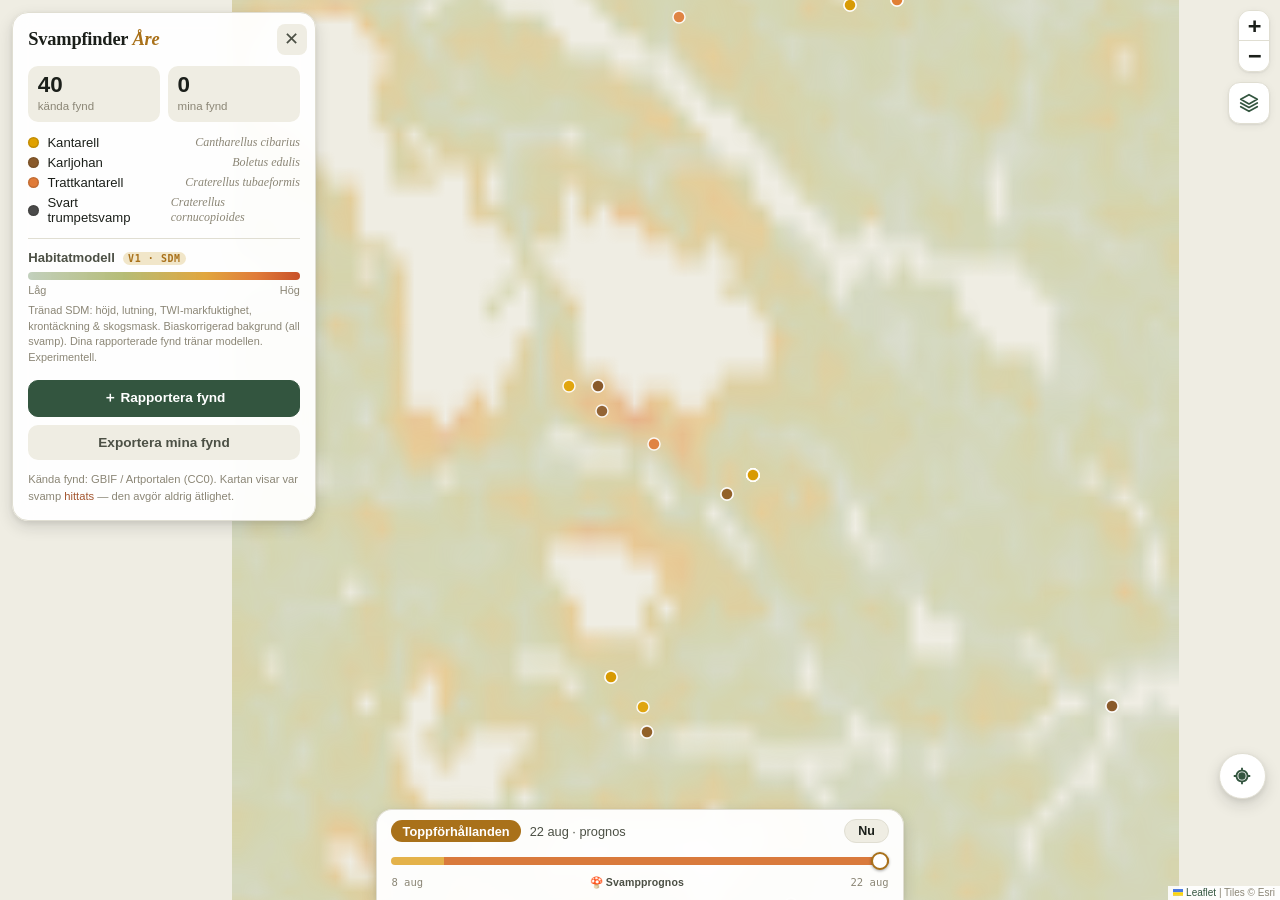
==== commit e4afa9eb: "Move 'Rapportera fynd' into the hamburger panel; drop the floating button Report button now lives in" ====
--- a/index.html
+++ b/index.html
@@ -44,18 +44,16 @@
         <p class="suit-note">Tränad SDM: höjd, lutning, TWI-markfuktighet, krontäckning &amp; skogsmask. Biaskorrigerad bakgrund (all svamp). Dina rapporterade fynd tränar modellen. Experimentell.</p>
       </div>
       <div class="panel-actions">
+        <button class="btn primary" id="btnReport">＋ Rapportera fynd</button>
         <button class="btn ghost" id="btnExport">Exportera mina fynd</button>
       </div>
       <p class="disclaimer">Kända fynd: GBIF / Artportalen (CC0). Kartan visar var svamp <em>hittats</em> — den avgör aldrig ätlighet.</p>
     </div>
   </section>
 
-  <!-- Locate + report controls -->
+  <!-- Locate control -->
   <button class="ctl locate" id="btnLocate" aria-label="Visa min plats" title="Min plats">
     <svg viewBox="0 0 24 24" width="22" height="22" aria-hidden="true"><path fill="currentColor" d="M12 8a4 4 0 100 8 4 4 0 000-8zm9 3h-2.06A7 7 0 0013 5.06V3h-2v2.06A7 7 0 005.06 11H3v2h2.06A7 7 0 0011 18.94V21h2v-2.06A7 7 0 0018.94 13H21v-2zm-9 6a5 5 0 110-10 5 5 0 010 10z"/></svg>
-  </button>
-  <button class="fab" id="btnReport">
-    <span class="fab-plus">＋</span> Rapportera fynd
   </button>
 
   <!-- Report sheet -->
--- a/styles.css
+++ b/styles.css
@@ -144,7 +144,8 @@
 :root[data-theme="dark"] .suit-overlay { mix-blend-mode: screen; }
 :root[data-theme="light"] .suit-overlay { mix-blend-mode: multiply; }
 
-.panel-actions { margin-bottom:.7rem; }
+.panel-actions { display:flex; flex-direction:column; gap:.5rem; margin-bottom:.7rem; }
+.panel-actions .btn { width:100%; }
 .disclaimer { margin:0; font-size:.7rem; line-height:1.5; color:var(--muted); }
 .disclaimer em { color: var(--danger); font-style: normal; }
 
@@ -167,7 +168,7 @@
   border:1px solid var(--line); background:var(--surface); color:var(--forest);
   display:grid; place-items:center; box-shadow: var(--shadow-l); cursor:pointer;
 }
-.ctl.locate { bottom: calc(10.6rem + var(--safe-b)); }
+.ctl.locate { bottom: calc(6.3rem + var(--safe-b)); }
 .ctl:active { transform: scale(.94); }
 .ctl.active { color:#fff; background:var(--forest); border-color:var(--forest); }
 
@@ -218,7 +219,7 @@
 
 /* ---------- Toast ---------- */
 .toast {
-  position: fixed; z-index: 1100; left:50%; bottom: calc(11rem + var(--safe-b)); transform: translateX(-50%);
+  position: fixed; z-index: 1100; left:50%; bottom: calc(6.6rem + var(--safe-b)); transform: translateX(-50%);
   background: var(--ink); color: var(--ground);
   padding:.6rem 1rem; border-radius:999px; font-size:.85rem; box-shadow: var(--shadow-l);
   max-width: 90vw; text-align:center;
@@ -250,7 +251,26 @@
   border-radius: 999px; padding: .25rem .8rem;
 }
 .fc-now:active { transform: scale(.96); }
-.fc-slider { width: 100%; accent-color: var(--accent); margin: .15rem 0 .3rem; height: 1.1rem; }
+/* Slider track shows each day coloured by its fruiting level (--fc-track set in JS). */
+.fc-slider {
+  -webkit-appearance: none; appearance: none;
+  width: 100%; height: 18px; background: transparent; cursor: pointer; margin: .2rem 0 .35rem;
+}
+.fc-slider::-webkit-slider-runnable-track {
+  height: 8px; border-radius: 999px; background: var(--fc-track, var(--surface-2));
+}
+.fc-slider::-webkit-slider-thumb {
+  -webkit-appearance: none; width: 18px; height: 18px; margin-top: -5px;
+  border-radius: 50%; background: #fff; border: 2px solid var(--accent);
+  box-shadow: 0 1px 3px rgba(0,0,0,.35); cursor: pointer;
+}
+.fc-slider::-moz-range-track { height: 8px; border-radius: 999px; background: var(--fc-track, var(--surface-2)); }
+.fc-slider::-moz-range-thumb {
+  width: 16px; height: 16px; border: 2px solid var(--accent); border-radius: 50%;
+  background: #fff; box-shadow: 0 1px 3px rgba(0,0,0,.35); cursor: pointer;
+}
+.fc-slider:focus-visible::-webkit-slider-thumb { outline: 2px solid var(--accent); outline-offset: 2px; }
+.fc-slider:focus-visible::-moz-range-thumb { outline: 2px solid var(--accent); outline-offset: 2px; }
 .fc-scale { display: flex; justify-content: space-between; align-items: baseline; font-size: .66rem; color: var(--muted); font-family: var(--mono); }
 .fc-cap { color: var(--ink-2); font-family: var(--sans); font-weight: 600; letter-spacing: .01em; }
 
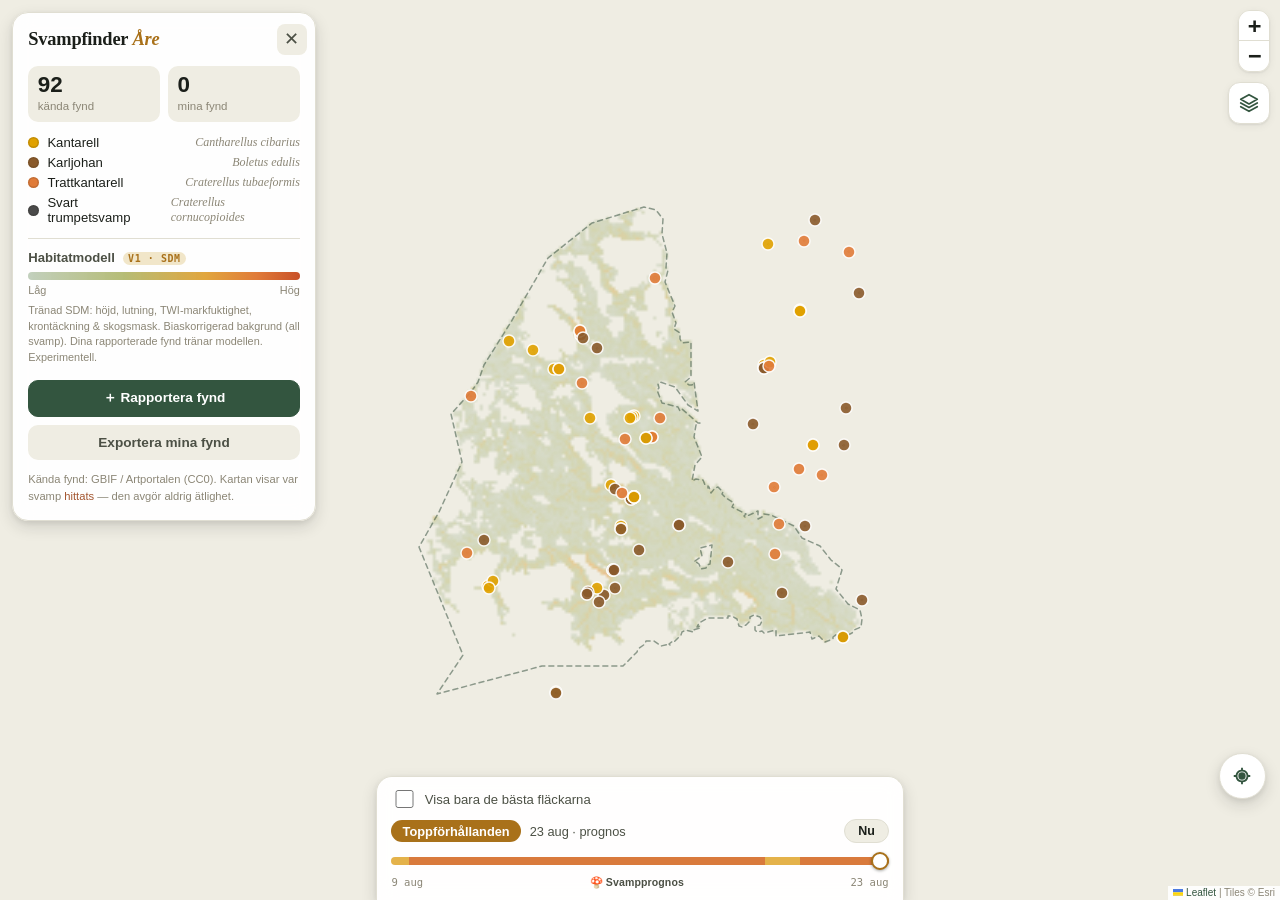
==== commit ea644ff4: "Remove public finds >1km; add 'strict' toggle to show only the best spots - occurrences.geojson: dro" ====
--- a/index.html
+++ b/index.html
@@ -100,6 +100,7 @@
 
   <!-- Weather-driven fruiting forecast -->
   <div class="forecast" id="forecast" hidden>
+    <label class="fc-strict"><input type="checkbox" id="fcStrict" /> Visa bara de bästa fläckarna</label>
     <div class="fc-row">
       <span class="fc-chip lvl2" id="fcChip">—</span>
       <span class="fc-date" id="fcDate"></span>
--- a/styles.css
+++ b/styles.css
@@ -235,6 +235,8 @@
   box-shadow: var(--shadow-l);
   padding: .6rem .9rem calc(.7rem + var(--safe-b));
 }
+.fc-strict { display: flex; align-items: center; gap: .5rem; font-size: .82rem; color: var(--ink-2); margin: 0 0 .5rem; cursor: pointer; user-select: none; }
+.fc-strict input { width: 1.15rem; height: 1.15rem; accent-color: var(--accent); cursor: pointer; flex: none; }
 .fc-row { display: flex; align-items: center; gap: .55rem; margin-bottom: .35rem; }
 .fc-chip { font-size: .8rem; font-weight: 650; padding: .22rem .7rem; border-radius: 999px; white-space: nowrap; }
 .fc-chip.lvl0 { background: var(--surface-2); color: var(--muted); }
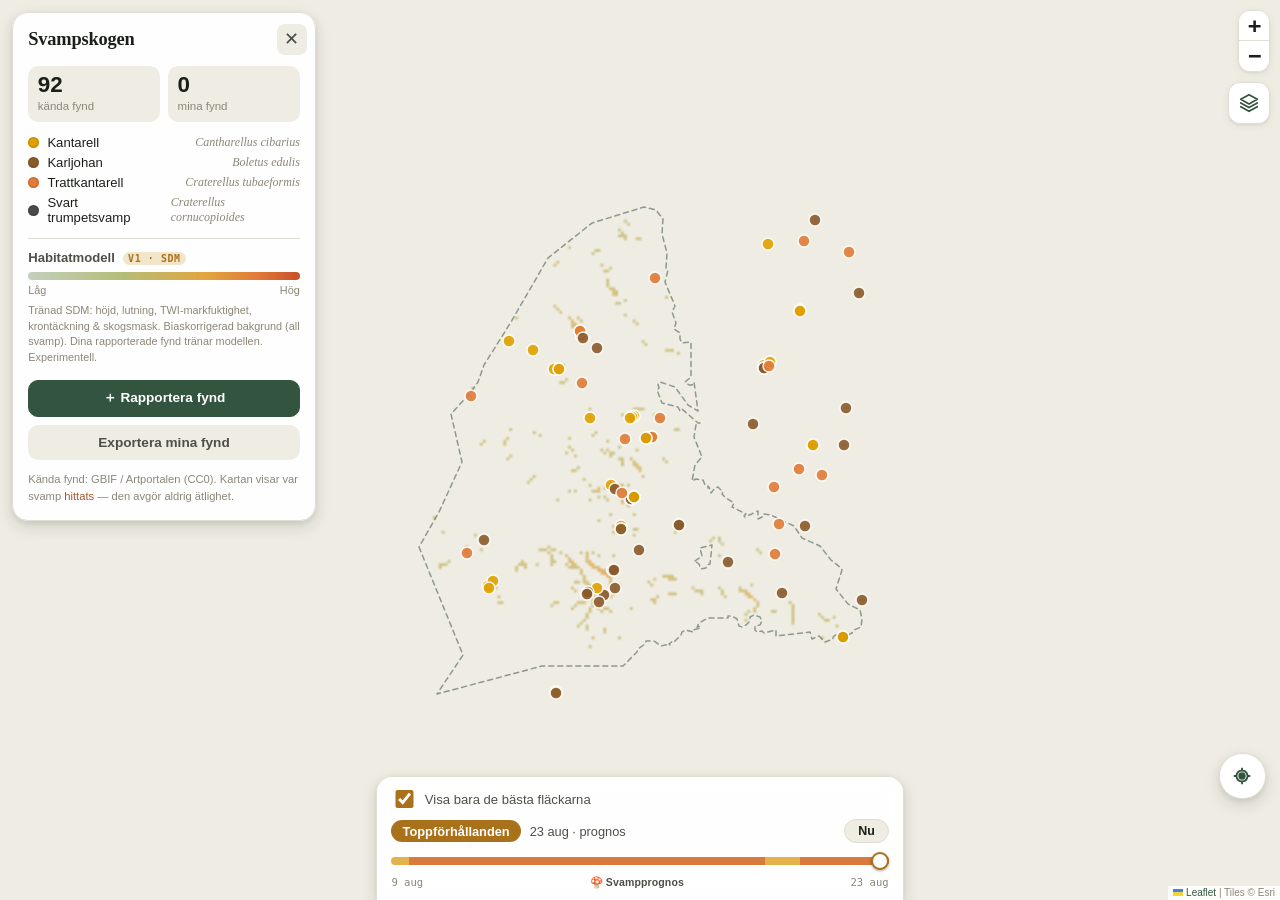
==== commit 46ef6336: "Rename app to Svampskogen; drop 'Åre' from the panel/titles Co-Authored-By: Claude Opus 4.8 (1M cont" ====
--- a/index.html
+++ b/index.html
@@ -3,8 +3,8 @@
 <head>
   <meta charset="utf-8" />
   <meta name="viewport" content="width=device-width, initial-scale=1, maximum-scale=1, viewport-fit=cover" />
-  <title>Svampfinder — Åre</title>
-  <meta name="description" content="Karta över potentiella svampställen kring Åre, och dina egna fynd." />
+  <title>Svampskogen</title>
+  <meta name="description" content="Karta över potentiella svampställen och dina egna fynd." />
   <meta name="robots" content="noindex, nofollow, noarchive, nosnippet, noimageindex" />
   <meta name="googlebot" content="noindex, nofollow" />
   <meta name="robots" content="noai, noimageai" />
@@ -13,7 +13,7 @@
   <link rel="manifest" href="manifest.webmanifest" />
   <link rel="apple-touch-icon" href="icons/icon.svg" />
   <meta name="apple-mobile-web-app-capable" content="yes" />
-  <meta name="apple-mobile-web-app-title" content="Svampfinder" />
+  <meta name="apple-mobile-web-app-title" content="Svampskogen" />
   <link rel="stylesheet" href="vendor/leaflet.css" />
   <link rel="stylesheet" href="styles.css" />
 </head>
@@ -28,7 +28,7 @@
   <!-- Info / legend panel -->
   <section class="panel" id="panel">
     <header class="panel-head">
-      <h1>Svampfinder <span class="loc">Åre</span></h1>
+      <h1>Svampskogen</h1>
       <button class="panel-toggle" id="panelToggle" aria-label="Stäng meny">✕</button>
     </header>
     <div class="panel-body" id="panelBody">
